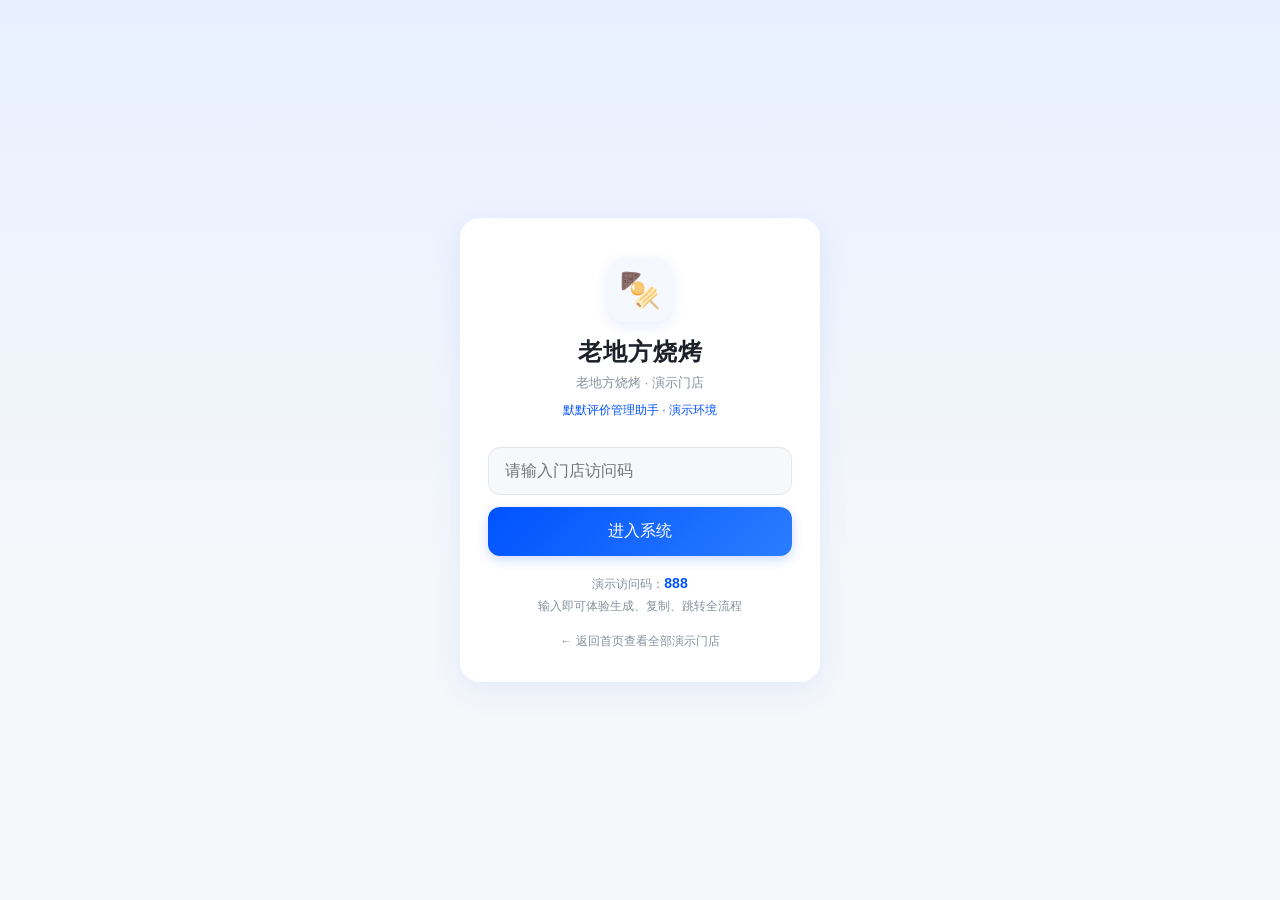
==== demo/bbq.html @ b9cb19e1 "feat: 网页版全新改版为「默默评价管理助手」 - 落地页 index.html 全面改版：品牌更名、接入 logo 与 favicon、   新增「演示门店」区块（7 家演示门店卡片 + 独立二维" ====
<!DOCTYPE html>
<html lang="zh-CN">
<head>
<meta charset="UTF-8">
<meta name="viewport" content="width=device-width, initial-scale=1.0, maximum-scale=1.0, user-scalable=no">
<title>老地方烧烤 · 门店工具演示 | 默默评价管理助手</title>
<meta name="description" content="老地方烧烤演示门店，烧烤店行业专属好评词库体验，访问码 888">
<link rel="icon" href="../assets/favicon.ico" sizes="any">
<link rel="icon" type="image/png" sizes="32x32" href="../assets/favicon-32.png">
<link rel="apple-touch-icon" href="../assets/apple-touch-icon.png">
<link rel="stylesheet" href="../assets/demo.css">
</head>
<body data-store="bbq">

<!-- 登录页 -->
<div class="login-page" id="loginPage">
  <div class="login-card">
    <div class="login-brand">
      <div class="login-icon" id="loginIcon"></div>
      <div class="name" id="loginBrand"></div>
      <div class="desc" id="loginDesc"></div>
      <a class="site" href="../index.html">默默评价管理助手 · 演示环境</a>
    </div>
    <input type="text" inputmode="numeric" class="login-input" id="codeInput" placeholder="请输入门店访问码" autocomplete="off">
    <button class="login-btn" id="btnLogin">进入系统</button>
    <div class="login-tip">
      演示访问码：<span class="highlight" id="loginTipCode"></span><br>
      输入即可体验生成、复制、跳转全流程
    </div>
    <div class="login-back"><a href="../index.html">← 返回首页查看全部演示门店</a></div>
  </div>
</div>

<!-- 主页面 -->
<div class="main-page" id="mainPage" hidden>
  <header class="brand-header">
    <div class="brand-icon" id="brandIcon"></div>
    <div>
      <div class="brand-name" id="brandName"></div>
      <div class="brand-desc" id="brandDesc"></div>
    </div>
  </header>

  <div class="style-tabs" id="styleTabs">
    <div class="style-tab active" data-style="normal">真实评价风</div>
    <div class="style-tab" data-style="xhs">小红书探店风</div>
  </div>

  <section class="card review-card">
    <div class="card-label">好评生成</div>
    <div class="review-text placeholder" id="reviewText">点击下方「随机生成」按钮，生成本店专属好评文案</div>
    <div class="review-meta" id="reviewMeta" hidden></div>
  </section>

  <div class="main-actions">
    <button class="btn btn-primary" id="btnGenerate">随机生成</button>
    <button class="btn btn-secondary" id="btnCopy">一键复制</button>
  </div>

  <section class="jump-section">
    <div class="section-title-sm">前往平台评价</div>
    <div class="jump-buttons">
      <button class="jump-btn btn-meituan" data-platform="meituan">去美团评价</button>
      <button class="jump-btn btn-douyin" data-platform="douyin">去抖音评价</button>
    </div>
    <div class="jump-tip">跳转前会自动复制当前好评，打开APP粘贴发布即可</div>
  </section>

  <section class="card wifi-card">
    <div class="card-label muted">门店温馨工具</div>
    <div class="wifi-row">
      <span class="wifi-label">门店名称</span>
      <span class="wifi-value" id="wifiName"></span>
    </div>
    <div class="wifi-row">
      <span class="wifi-label">WiFi 名称</span>
      <span class="wifi-value" id="wifiSsid"></span>
      <span class="wifi-copy" data-field="ssid">复制</span>
    </div>
    <div class="wifi-row">
      <span class="wifi-label">WiFi 密码</span>
      <span class="wifi-value" id="wifiPassword"></span>
      <span class="wifi-copy" data-field="password">复制</span>
    </div>
  </section>

  <section class="card qr-card">
    <div class="card-label">门店专属二维码</div>
    <div class="qr-wrap"><div id="qrBox"></div></div>
    <div class="qr-tip">顾客扫码直达本店工具页，二维码与当前访问地址实时对应</div>
    <div class="qr-url" id="qrUrl"></div>
    <span class="qr-refresh" id="qrRefresh">刷新二维码</span>
  </section>

  <footer class="demo-foot">
    <a href="../index.html">← 返回首页</a> · <a id="btnLogout">切换门店</a>
    <div class="foot-note">演示内容仅供体验 · 评价文案为参考模板，请基于真实消费体验确认后发布<br>© 2026 默默传媒 · 默默评价管理助手</div>
  </footer>
</div>

<!-- 弹窗 -->
<div class="modal-mask" id="modalMask" hidden>
  <div class="modal">
    <div class="modal-title" id="modalTitle"></div>
    <div class="modal-body" id="modalBody"></div>
    <div class="modal-btns">
      <button class="modal-btn cancel" id="modalCancel" hidden>取消</button>
      <button class="modal-btn ok" id="modalOk">知道了</button>
    </div>
  </div>
</div>

<div class="toast" id="toast"></div>

<script src="../assets/qrcode.js"></script>
<script src="../assets/demo.js"></script>
</body>
</html>
---- assets/demo.css ----
/* ============================================================
 * 默默评价管理助手 · 演示页公共样式
 * 设计规范：主色 #0052ff、渐变按钮（135deg, #0052ff → #2b7dff）、
 * 圆角卡片、PingFang SC 字体栈、移动端优先
 * ============================================================ */

* {
  margin: 0;
  padding: 0;
  box-sizing: border-box;
  font-family: -apple-system, BlinkMacSystemFont, "PingFang SC", "Microsoft YaHei", sans-serif;
  -webkit-tap-highlight-color: transparent;
}

body {
  background: #f5f7fa;
  min-height: 100vh;
  color: #1d2129;
}

/* ---------- 登录页 ---------- */
.login-page {
  min-height: 100vh;
  display: flex;
  align-items: center;
  justify-content: center;
  padding: 24px;
  background: linear-gradient(180deg, #e8f0ff 0%, #f5f7fa 65%);
}
.login-card {
  width: 100%;
  max-width: 360px;
  background: #fff;
  border-radius: 20px;
  padding: 40px 28px 32px;
  box-shadow: 0 8px 32px rgba(0, 82, 255, 0.08);
}
.login-brand {
  text-align: center;
  margin-bottom: 28px;
}
.login-icon {
  width: 64px;
  height: 64px;
  margin: 0 auto 14px;
  border-radius: 16px;
  background: #f5f8ff;
  display: flex;
  align-items: center;
  justify-content: center;
  font-size: 34px;
  line-height: 1;
  box-shadow: 0 4px 14px rgba(0, 82, 255, 0.10);
}
.login-brand .name {
  font-size: 24px;
  font-weight: 600;
  color: #1d2129;
  letter-spacing: 1px;
  margin-bottom: 6px;
}
.login-brand .desc {
  font-size: 13px;
  color: #86909c;
}
.login-brand .site {
  margin-top: 10px;
  font-size: 12px;
  color: #0052ff;
  font-weight: 500;
  text-decoration: none;
  display: inline-block;
}
.login-input {
  width: 100%;
  padding: 14px 16px;
  border: 1px solid #e5e6eb;
  border-radius: 12px;
  font-size: 16px;
  margin-bottom: 12px;
  background: #f7f8fa;
  outline: none;
  transition: all 0.2s;
}
.login-input:focus {
  border-color: #0052ff;
  background: #fff;
}
.login-btn {
  width: 100%;
  padding: 14px 0;
  border: none;
  border-radius: 12px;
  background: linear-gradient(135deg, #0052ff, #2b7dff);
  color: #fff;
  font-size: 16px;
  font-weight: 500;
  cursor: pointer;
  box-shadow: 0 4px 12px rgba(0, 82, 255, 0.2);
  margin-bottom: 16px;
  transition: all 0.15s;
}
.login-btn:active {
  transform: scale(0.98);
}
.login-tip {
  text-align: center;
  font-size: 12px;
  color: #86909c;
  line-height: 1.7;
}
.login-tip .highlight {
  color: #0052ff;
  font-weight: 600;
  font-size: 14px;
}
.login-back {
  text-align: center;
  margin-top: 14px;
}
.login-back a {
  font-size: 12px;
  color: #86909c;
  text-decoration: none;
}
.login-back a:hover {
  color: #0052ff;
}

/* ---------- 主页面 ---------- */
.main-page {
  max-width: 420px;
  margin: 0 auto;
  min-height: 100vh;
  background: #f5f7fa;
  padding-bottom: 28px;
}
.main-page[hidden] {
  display: none;
}

/* 顶部品牌栏 */
.brand-header {
  background: linear-gradient(135deg, #0052ff 0%, #2b7dff 100%);
  color: #fff;
  padding: 26px 20px 38px;
  border-radius: 0 0 28px 28px;
  display: flex;
  align-items: center;
  gap: 14px;
}
.brand-icon {
  width: 48px;
  height: 48px;
  border-radius: 12px;
  background: rgba(255, 255, 255, 0.18);
  display: flex;
  align-items: center;
  justify-content: center;
  font-size: 26px;
  line-height: 1;
  flex-shrink: 0;
}
.brand-name {
  font-size: 21px;
  font-weight: 600;
  letter-spacing: 1px;
  margin-bottom: 3px;
}
.brand-desc {
  font-size: 12px;
  opacity: 0.85;
}

/* 风格切换 */
.style-tabs {
  margin: -18px 16px 16px;
  background: #fff;
  border-radius: 14px;
  padding: 4px;
  display: flex;
  box-shadow: 0 4px 12px rgba(0, 0, 0, 0.04);
  position: relative;
}
.style-tab {
  flex: 1;
  padding: 10px 0;
  text-align: center;
  font-size: 13px;
  border-radius: 10px;
  cursor: pointer;
  color: #86909c;
  transition: all 0.2s;
  user-select: none;
}
.style-tab.active {
  background: linear-gradient(135deg, #0052ff, #2b7dff);
  color: #fff;
  font-weight: 500;
}

/* ---------- 卡片 ---------- */
.card {
  margin: 0 16px 16px;
  background: #fff;
  border-radius: 16px;
  padding: 18px 20px;
  box-shadow: 0 2px 12px rgba(0, 0, 0, 0.03);
}
.card-label {
  font-size: 12px;
  color: #0052ff;
  font-weight: 500;
  margin-bottom: 12px;
  display: flex;
  align-items: center;
  gap: 6px;
}
.card-label::before {
  content: "";
  width: 4px;
  height: 12px;
  background: #0052ff;
  border-radius: 2px;
}
.card-label.muted {
  color: #86909c;
}
.card-label.muted::before {
  background: #4cd964;
}

/* 评价卡 */
.review-card {
  min-height: 132px;
}
.review-text {
  font-size: 15px;
  line-height: 1.8;
  color: #1d2129;
  word-break: break-word;
}
.review-text.placeholder {
  color: #b0b6bf;
}
.review-meta {
  margin-top: 12px;
  font-size: 12px;
  color: #86909c;
}
[hidden] {
  display: none !important;
}

/* 主操作按钮 */
.main-actions {
  display: grid;
  grid-template-columns: 1fr 1fr;
  gap: 12px;
  padding: 0 16px 16px;
}
.btn {
  padding: 14px 0;
  border: none;
  border-radius: 12px;
  font-size: 15px;
  font-weight: 500;
  cursor: pointer;
  transition: all 0.15s;
}
.btn:active {
  transform: scale(0.98);
}
.btn-primary {
  background: linear-gradient(135deg, #0052ff, #2b7dff);
  color: #fff;
  box-shadow: 0 4px 12px rgba(0, 82, 255, 0.18);
}
.btn-secondary {
  background: #e8f0ff;
  color: #0052ff;
}

/* 平台跳转 */
.jump-section {
  padding: 0 16px 16px;
}
.section-title-sm {
  font-size: 12px;
  color: #86909c;
  margin-bottom: 10px;
  padding-left: 2px;
}
.jump-buttons {
  display: flex;
  gap: 12px;
}
.jump-btn {
  flex: 1;
  padding: 14px 0;
  border: none;
  border-radius: 12px;
  font-size: 15px;
  font-weight: 500;
  cursor: pointer;
  transition: all 0.15s;
}
.jump-btn:active {
  transform: scale(0.98);
}
.btn-meituan {
  background: #ffd101;
  color: #333;
}
.btn-douyin {
  background: #000;
  color: #fff;
}
.jump-tip {
  margin-top: 10px;
  font-size: 11px;
  color: #b0b6bf;
  text-align: center;
}

/* WiFi 工具 */
.wifi-row {
  display: flex;
  align-items: center;
  padding: 10px 0;
  font-size: 14px;
}
.wifi-row + .wifi-row {
  border-top: 1px solid #f2f3f5;
}
.wifi-label {
  color: #86909c;
  width: 72px;
  flex-shrink: 0;
}
.wifi-value {
  color: #1d2129;
  font-weight: 500;
  flex: 1;
  text-align: left;
  word-break: break-all;
}
.wifi-copy {
  color: #0052ff;
  font-size: 12px;
  padding: 4px 10px;
  border-radius: 6px;
  background: #e8f0ff;
  cursor: pointer;
  flex-shrink: 0;
  user-select: none;
}
.wifi-copy:active {
  opacity: 0.7;
}

/* 门店专属二维码 */
.qr-card {
  text-align: center;
}
.qr-wrap {
  width: 168px;
  height: 168px;
  margin: 6px auto 10px;
  padding: 10px;
  background: #fff;
  border: 1px solid #eef0f4;
  border-radius: 12px;
}
.qr-wrap svg {
  width: 100%;
  height: 100%;
  display: block;
}
.qr-error {
  font-size: 12px;
  color: #b0b6bf;
  padding-top: 60px;
}
.qr-tip {
  font-size: 12px;
  color: #4e5969;
  line-height: 1.7;
}
.qr-url {
  margin-top: 6px;
  font-size: 11px;
  color: #b0b6bf;
  word-break: break-all;
  line-height: 1.6;
}
.qr-refresh {
  display: inline-block;
  margin-top: 8px;
  font-size: 12px;
  color: #0052ff;
  background: #e8f0ff;
  padding: 4px 12px;
  border-radius: 6px;
  cursor: pointer;
  user-select: none;
}
.qr-refresh:active {
  opacity: 0.7;
}

/* 页脚 */
.demo-foot {
  text-align: center;
  padding: 8px 16px 0;
  font-size: 13px;
}
.demo-foot a {
  color: #4e5969;
  text-decoration: none;
  cursor: pointer;
}
.demo-foot a:hover {
  color: #0052ff;
}
.demo-foot .foot-note {
  margin-top: 12px;
  font-size: 11px;
  color: #b0b6bf;
  line-height: 1.7;
}

/* ---------- Toast ---------- */
.toast {
  position: fixed;
  top: 50%;
  left: 50%;
  transform: translate(-50%, -50%);
  background: rgba(0, 0, 0, 0.75);
  color: #fff;
  padding: 10px 20px;
  border-radius: 8px;
  font-size: 14px;
  z-index: 1000;
  opacity: 0;
  pointer-events: none;
  transition: opacity 0.2s;
  max-width: 80vw;
}
.toast.show {
  opacity: 1;
}

/* ---------- 弹窗 ---------- */
.modal-mask {
  position: fixed;
  inset: 0;
  background: rgba(29, 33, 41, 0.45);
  z-index: 900;
  display: flex;
  align-items: center;
  justify-content: center;
  padding: 32px;
}
.modal {
  width: 100%;
  max-width: 320px;
  background: #fff;
  border-radius: 16px;
  padding: 24px 20px 16px;
  text-align: center;
}
.modal-title {
  font-size: 16px;
  font-weight: 600;
  margin-bottom: 10px;
}
.modal-body {
  font-size: 14px;
  color: #4e5969;
  line-height: 1.7;
  margin-bottom: 20px;
  text-align: left;
}
.modal-btns {
  display: flex;
  gap: 10px;
}
.modal-btn {
  flex: 1;
  padding: 11px 0;
  border-radius: 10px;
  border: none;
  font-size: 14px;
  font-weight: 500;
  cursor: pointer;
}
.modal-btn.ok {
  background: linear-gradient(135deg, #0052ff, #2b7dff);
  color: #fff;
}
.modal-btn.cancel {
  background: #f2f3f5;
  color: #4e5969;
}

/* ---------- 桌面端微调 ---------- */
@media (min-width: 560px) {
  body {
    padding-top: 0;
  }
}
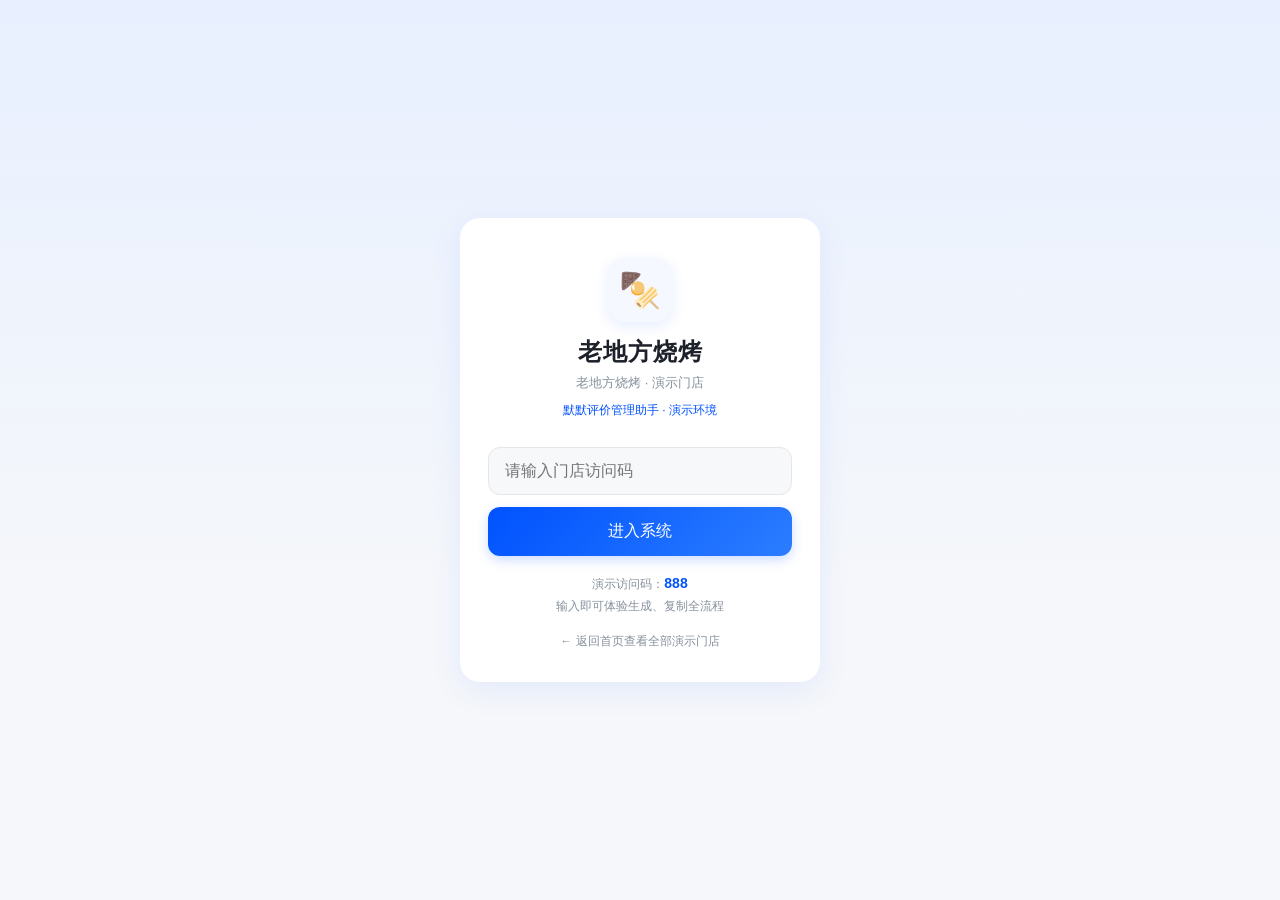
==== commit 40b1e9f7: "feat: 移除演示页美团/抖音跳转按钮，更新正式域名说明 - 演示页移除「前往平台评价」区块与跳转引导弹窗（demo.js/7 个演示页/demo.css） - 落地页文案同步：双平台支持改为双风格" ====
--- a/demo/bbq.html
+++ b/demo/bbq.html
@@ -25,7 +25,7 @@
     <button class="login-btn" id="btnLogin">进入系统</button>
     <div class="login-tip">
       演示访问码：<span class="highlight" id="loginTipCode"></span><br>
-      输入即可体验生成、复制、跳转全流程
+      输入即可体验生成、复制全流程
     </div>
     <div class="login-back"><a href="../index.html">← 返回首页查看全部演示门店</a></div>
   </div>
@@ -56,15 +56,6 @@
     <button class="btn btn-primary" id="btnGenerate">随机生成</button>
     <button class="btn btn-secondary" id="btnCopy">一键复制</button>
   </div>
-
-  <section class="jump-section">
-    <div class="section-title-sm">前往平台评价</div>
-    <div class="jump-buttons">
-      <button class="jump-btn btn-meituan" data-platform="meituan">去美团评价</button>
-      <button class="jump-btn btn-douyin" data-platform="douyin">去抖音评价</button>
-    </div>
-    <div class="jump-tip">跳转前会自动复制当前好评，打开APP粘贴发布即可</div>
-  </section>
 
   <section class="card wifi-card">
     <div class="card-label muted">门店温馨工具</div>
@@ -98,18 +89,6 @@
   </footer>
 </div>
 
-<!-- 弹窗 -->
-<div class="modal-mask" id="modalMask" hidden>
-  <div class="modal">
-    <div class="modal-title" id="modalTitle"></div>
-    <div class="modal-body" id="modalBody"></div>
-    <div class="modal-btns">
-      <button class="modal-btn cancel" id="modalCancel" hidden>取消</button>
-      <button class="modal-btn ok" id="modalOk">知道了</button>
-    </div>
-  </div>
-</div>
-
 <div class="toast" id="toast"></div>
 
 <script src="../assets/qrcode.js"></script>
--- a/assets/demo.css
+++ b/assets/demo.css
@@ -279,48 +279,6 @@
 .btn-secondary {
   background: #e8f0ff;
   color: #0052ff;
-}
-
-/* 平台跳转 */
-.jump-section {
-  padding: 0 16px 16px;
-}
-.section-title-sm {
-  font-size: 12px;
-  color: #86909c;
-  margin-bottom: 10px;
-  padding-left: 2px;
-}
-.jump-buttons {
-  display: flex;
-  gap: 12px;
-}
-.jump-btn {
-  flex: 1;
-  padding: 14px 0;
-  border: none;
-  border-radius: 12px;
-  font-size: 15px;
-  font-weight: 500;
-  cursor: pointer;
-  transition: all 0.15s;
-}
-.jump-btn:active {
-  transform: scale(0.98);
-}
-.btn-meituan {
-  background: #ffd101;
-  color: #333;
-}
-.btn-douyin {
-  background: #000;
-  color: #fff;
-}
-.jump-tip {
-  margin-top: 10px;
-  font-size: 11px;
-  color: #b0b6bf;
-  text-align: center;
 }
 
 /* WiFi 工具 */
@@ -451,59 +409,6 @@
   opacity: 1;
 }
 
-/* ---------- 弹窗 ---------- */
-.modal-mask {
-  position: fixed;
-  inset: 0;
-  background: rgba(29, 33, 41, 0.45);
-  z-index: 900;
-  display: flex;
-  align-items: center;
-  justify-content: center;
-  padding: 32px;
-}
-.modal {
-  width: 100%;
-  max-width: 320px;
-  background: #fff;
-  border-radius: 16px;
-  padding: 24px 20px 16px;
-  text-align: center;
-}
-.modal-title {
-  font-size: 16px;
-  font-weight: 600;
-  margin-bottom: 10px;
-}
-.modal-body {
-  font-size: 14px;
-  color: #4e5969;
-  line-height: 1.7;
-  margin-bottom: 20px;
-  text-align: left;
-}
-.modal-btns {
-  display: flex;
-  gap: 10px;
-}
-.modal-btn {
-  flex: 1;
-  padding: 11px 0;
-  border-radius: 10px;
-  border: none;
-  font-size: 14px;
-  font-weight: 500;
-  cursor: pointer;
-}
-.modal-btn.ok {
-  background: linear-gradient(135deg, #0052ff, #2b7dff);
-  color: #fff;
-}
-.modal-btn.cancel {
-  background: #f2f3f5;
-  color: #4e5969;
-}
-
 /* ---------- 桌面端微调 ---------- */
 @media (min-width: 560px) {
   body {
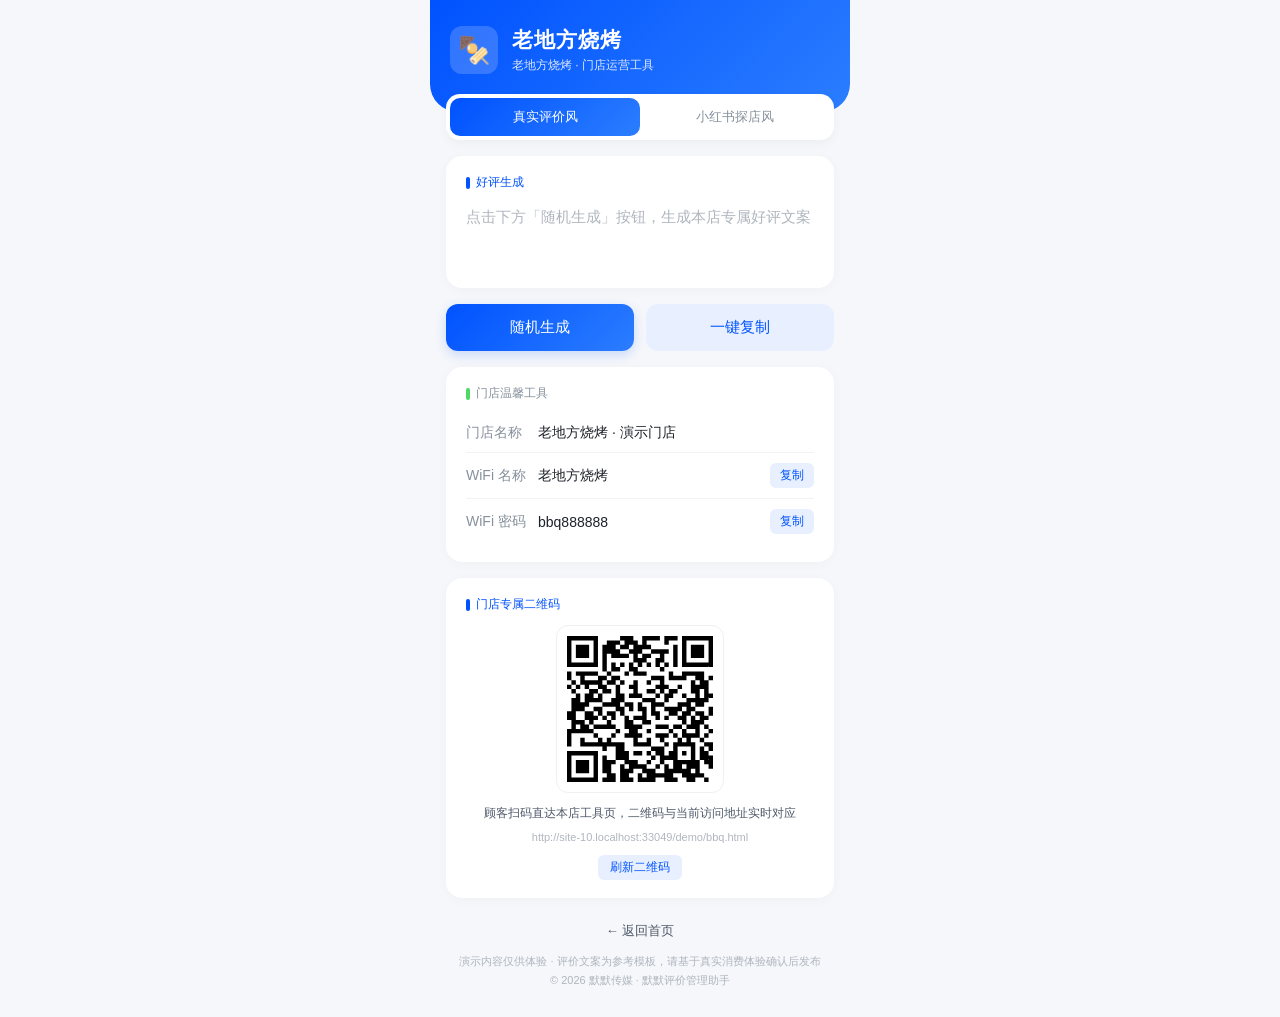
==== commit 6104613a: "feat: 网页演示去掉访问码验证，打开即可体验全流程 - 7 个演示页移除登录页与「切换门店」入口，主页面直接展示 - demo.js 移除访问码校验与会话逻辑，落地页删除演示访问码板块 - STO" ====
--- a/demo/bbq.html
+++ b/demo/bbq.html
@@ -4,7 +4,7 @@
 <meta charset="UTF-8">
 <meta name="viewport" content="width=device-width, initial-scale=1.0, maximum-scale=1.0, user-scalable=no">
 <title>老地方烧烤 · 门店工具演示 | 默默评价管理助手</title>
-<meta name="description" content="老地方烧烤演示门店，烧烤店行业专属好评词库体验，访问码 888">
+<meta name="description" content="老地方烧烤演示门店，烧烤店行业专属好评词库体验">
 <link rel="icon" href="../assets/favicon.ico" sizes="any">
 <link rel="icon" type="image/png" sizes="32x32" href="../assets/favicon-32.png">
 <link rel="apple-touch-icon" href="../assets/apple-touch-icon.png">
@@ -12,27 +12,8 @@
 </head>
 <body data-store="bbq">
 
-<!-- 登录页 -->
-<div class="login-page" id="loginPage">
-  <div class="login-card">
-    <div class="login-brand">
-      <div class="login-icon" id="loginIcon"></div>
-      <div class="name" id="loginBrand"></div>
-      <div class="desc" id="loginDesc"></div>
-      <a class="site" href="../index.html">默默评价管理助手 · 演示环境</a>
-    </div>
-    <input type="text" inputmode="numeric" class="login-input" id="codeInput" placeholder="请输入门店访问码" autocomplete="off">
-    <button class="login-btn" id="btnLogin">进入系统</button>
-    <div class="login-tip">
-      演示访问码：<span class="highlight" id="loginTipCode"></span><br>
-      输入即可体验生成、复制全流程
-    </div>
-    <div class="login-back"><a href="../index.html">← 返回首页查看全部演示门店</a></div>
-  </div>
-</div>
-
 <!-- 主页面 -->
-<div class="main-page" id="mainPage" hidden>
+<div class="main-page" id="mainPage">
   <header class="brand-header">
     <div class="brand-icon" id="brandIcon"></div>
     <div>
@@ -84,7 +65,7 @@
   </section>
 
   <footer class="demo-foot">
-    <a href="../index.html">← 返回首页</a> · <a id="btnLogout">切换门店</a>
+    <a href="../index.html">← 返回首页</a>
     <div class="foot-note">演示内容仅供体验 · 评价文案为参考模板，请基于真实消费体验确认后发布<br>© 2026 默默传媒 · 默默评价管理助手</div>
   </footer>
 </div>
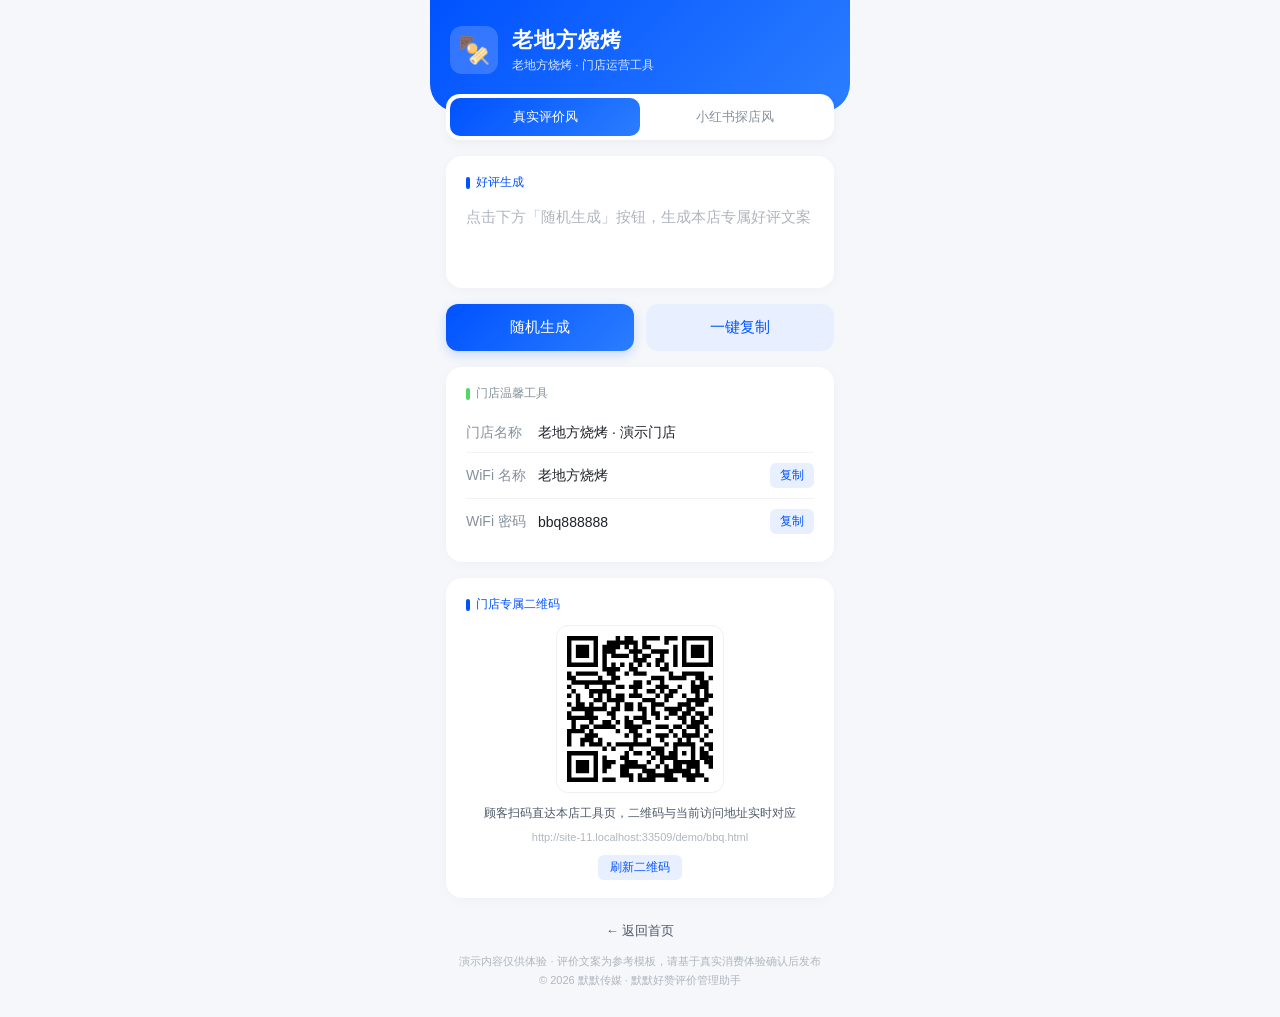
==== commit 48154f8c: "chore: 产品更名为「默默好赞评价管理助手」 网页端全量替换品牌名，短品牌口径同步为「默默好赞」" ====
--- a/demo/bbq.html
+++ b/demo/bbq.html
@@ -3,7 +3,7 @@
 <head>
 <meta charset="UTF-8">
 <meta name="viewport" content="width=device-width, initial-scale=1.0, maximum-scale=1.0, user-scalable=no">
-<title>老地方烧烤 · 门店工具演示 | 默默评价管理助手</title>
+<title>老地方烧烤 · 门店工具演示 | 默默好赞评价管理助手</title>
 <meta name="description" content="老地方烧烤演示门店，烧烤店行业专属好评词库体验">
 <link rel="icon" href="../assets/favicon.ico" sizes="any">
 <link rel="icon" type="image/png" sizes="32x32" href="../assets/favicon-32.png">
@@ -66,7 +66,7 @@
 
   <footer class="demo-foot">
     <a href="../index.html">← 返回首页</a>
-    <div class="foot-note">演示内容仅供体验 · 评价文案为参考模板，请基于真实消费体验确认后发布<br>© 2026 默默传媒 · 默默评价管理助手</div>
+    <div class="foot-note">演示内容仅供体验 · 评价文案为参考模板，请基于真实消费体验确认后发布<br>© 2026 默默传媒 · 默默好赞评价管理助手</div>
   </footer>
 </div>
 
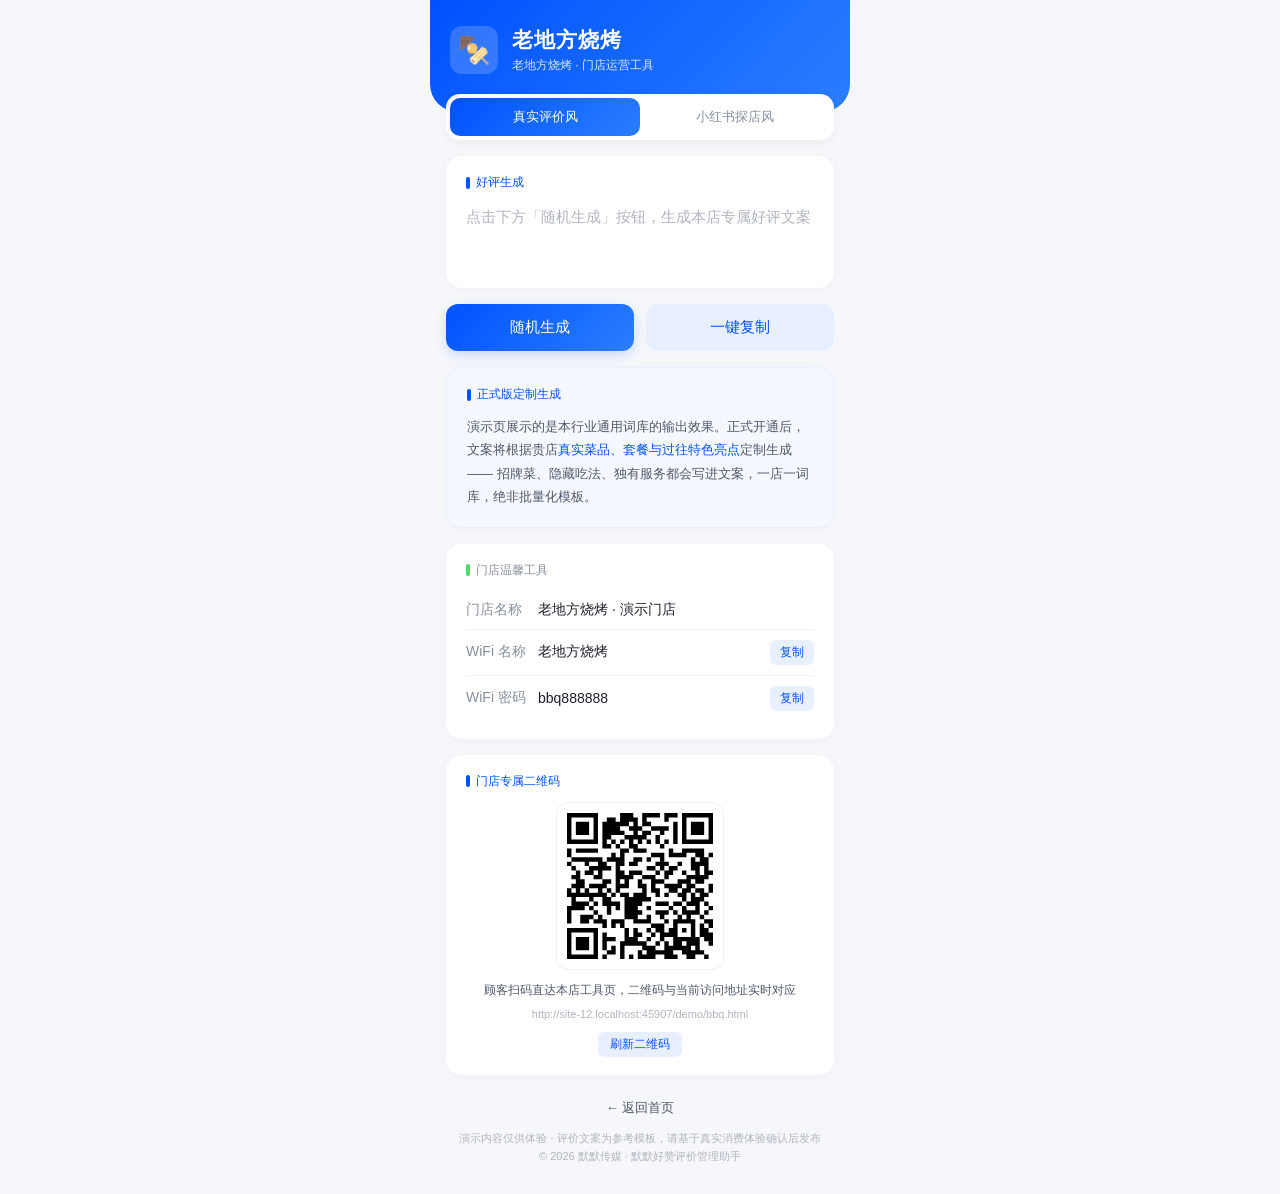
==== commit 6eeb8f3f: "feat: 演示页新增「正式版按门店定制生成」说明，避免被误解为批量模板 - 7 个演示页在生成按钮下方新增说明卡片：正式版按贵店真实菜品、套餐与过往特色亮点定制词库，一店一词库 - 首页演示区 de" ====
--- a/demo/bbq.html
+++ b/demo/bbq.html
@@ -38,6 +38,11 @@
     <button class="btn btn-secondary" id="btnCopy">一键复制</button>
   </div>
 
+  <section class="card custom-note">
+    <div class="card-label">正式版定制生成</div>
+    <p class="custom-note-text">演示页展示的是本行业通用词库的输出效果。正式开通后，文案将根据贵店<span class="custom-note-em">真实菜品、套餐与过往特色亮点</span>定制生成 —— 招牌菜、隐藏吃法、独有服务都会写进文案，一店一词库，绝非批量化模板。</p>
+  </section>
+
   <section class="card wifi-card">
     <div class="card-label muted">门店温馨工具</div>
     <div class="wifi-row">
--- a/assets/demo.css
+++ b/assets/demo.css
@@ -279,6 +279,21 @@
 .btn-secondary {
   background: #e8f0ff;
   color: #0052ff;
+}
+
+/* 正式版定制说明 */
+.custom-note {
+  background: #f5f8ff;
+  border: 1px solid #e8f0ff;
+}
+.custom-note-text {
+  font-size: 13px;
+  line-height: 1.8;
+  color: #4e5969;
+}
+.custom-note-em {
+  color: #0052ff;
+  font-weight: 500;
 }
 
 /* WiFi 工具 */
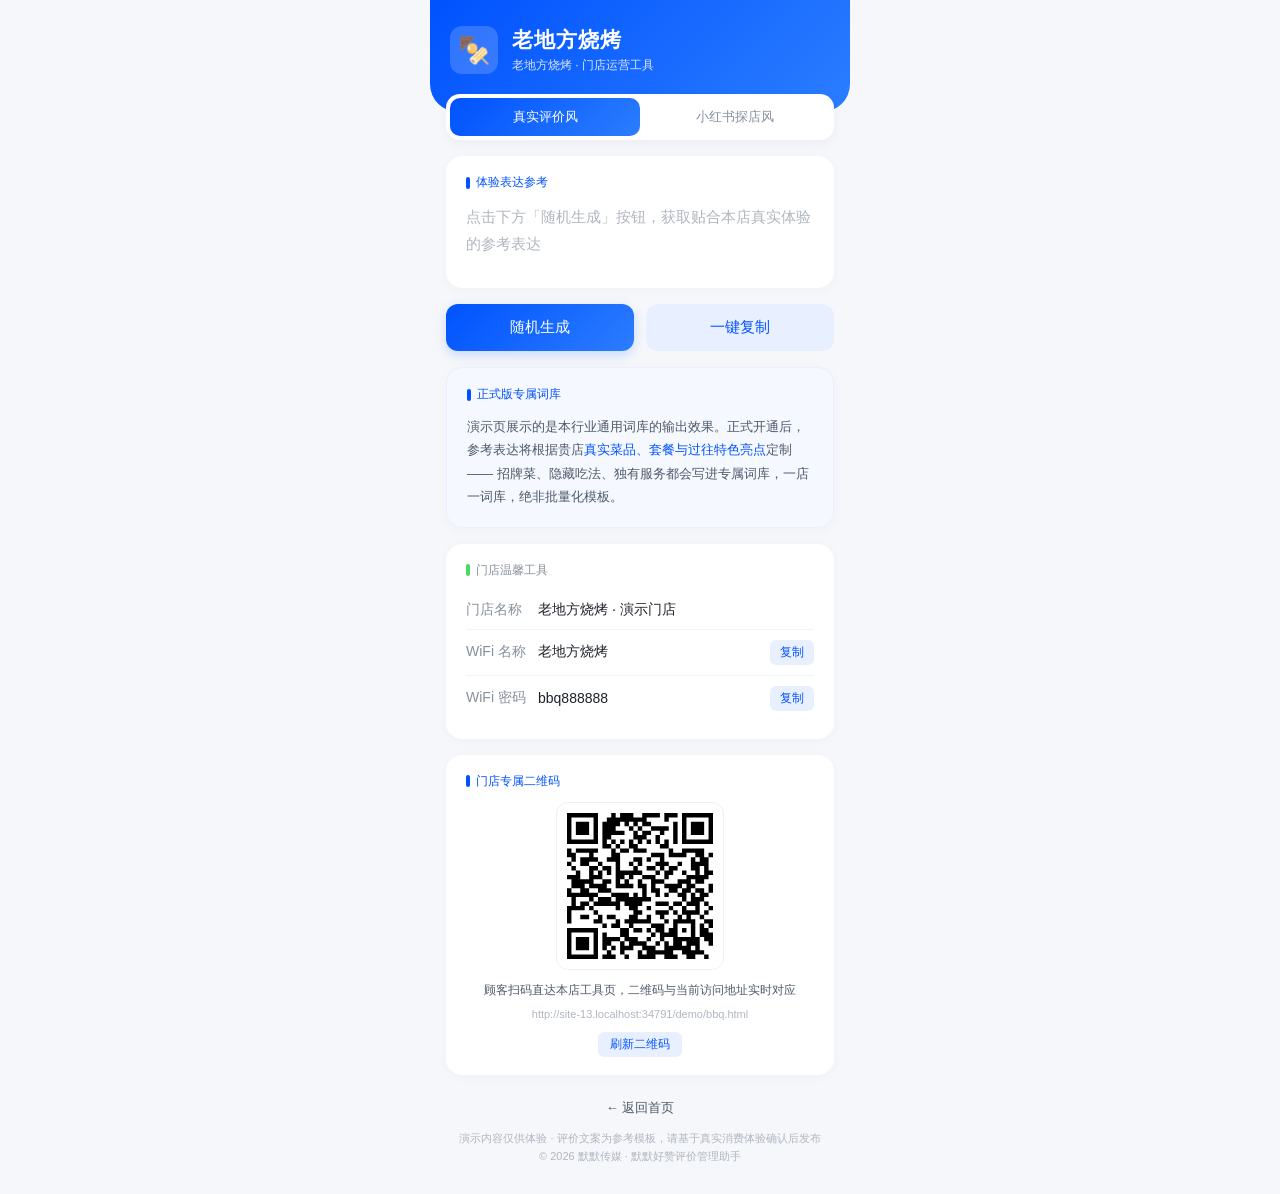
==== commit 50099091: "docs: 建立统一话术总纲，全触点口径统一为「真实体验表达」，小程序冻结定格 - 新增 docs/话术清单.md：销售/客服/官网/物料/AI 回复的统一口径基准与红线词库 - 定位从「好评生成」升" ====
--- a/demo/bbq.html
+++ b/demo/bbq.html
@@ -4,7 +4,7 @@
 <meta charset="UTF-8">
 <meta name="viewport" content="width=device-width, initial-scale=1.0, maximum-scale=1.0, user-scalable=no">
 <title>老地方烧烤 · 门店工具演示 | 默默好赞评价管理助手</title>
-<meta name="description" content="老地方烧烤演示门店，烧烤店行业专属好评词库体验">
+<meta name="description" content="老地方烧烤演示门店，烧烤店行业专属评价词库体验">
 <link rel="icon" href="../assets/favicon.ico" sizes="any">
 <link rel="icon" type="image/png" sizes="32x32" href="../assets/favicon-32.png">
 <link rel="apple-touch-icon" href="../assets/apple-touch-icon.png">
@@ -28,8 +28,8 @@
   </div>
 
   <section class="card review-card">
-    <div class="card-label">好评生成</div>
-    <div class="review-text placeholder" id="reviewText">点击下方「随机生成」按钮，生成本店专属好评文案</div>
+    <div class="card-label">体验表达参考</div>
+    <div class="review-text placeholder" id="reviewText">点击下方「随机生成」按钮，获取贴合本店真实体验的参考表达</div>
     <div class="review-meta" id="reviewMeta" hidden></div>
   </section>
 
@@ -39,8 +39,8 @@
   </div>
 
   <section class="card custom-note">
-    <div class="card-label">正式版定制生成</div>
-    <p class="custom-note-text">演示页展示的是本行业通用词库的输出效果。正式开通后，文案将根据贵店<span class="custom-note-em">真实菜品、套餐与过往特色亮点</span>定制生成 —— 招牌菜、隐藏吃法、独有服务都会写进文案，一店一词库，绝非批量化模板。</p>
+    <div class="card-label">正式版专属词库</div>
+    <p class="custom-note-text">演示页展示的是本行业通用词库的输出效果。正式开通后，参考表达将根据贵店<span class="custom-note-em">真实菜品、套餐与过往特色亮点</span>定制 —— 招牌菜、隐藏吃法、独有服务都会写进专属词库，一店一词库，绝非批量化模板。</p>
   </section>
 
   <section class="card wifi-card">
